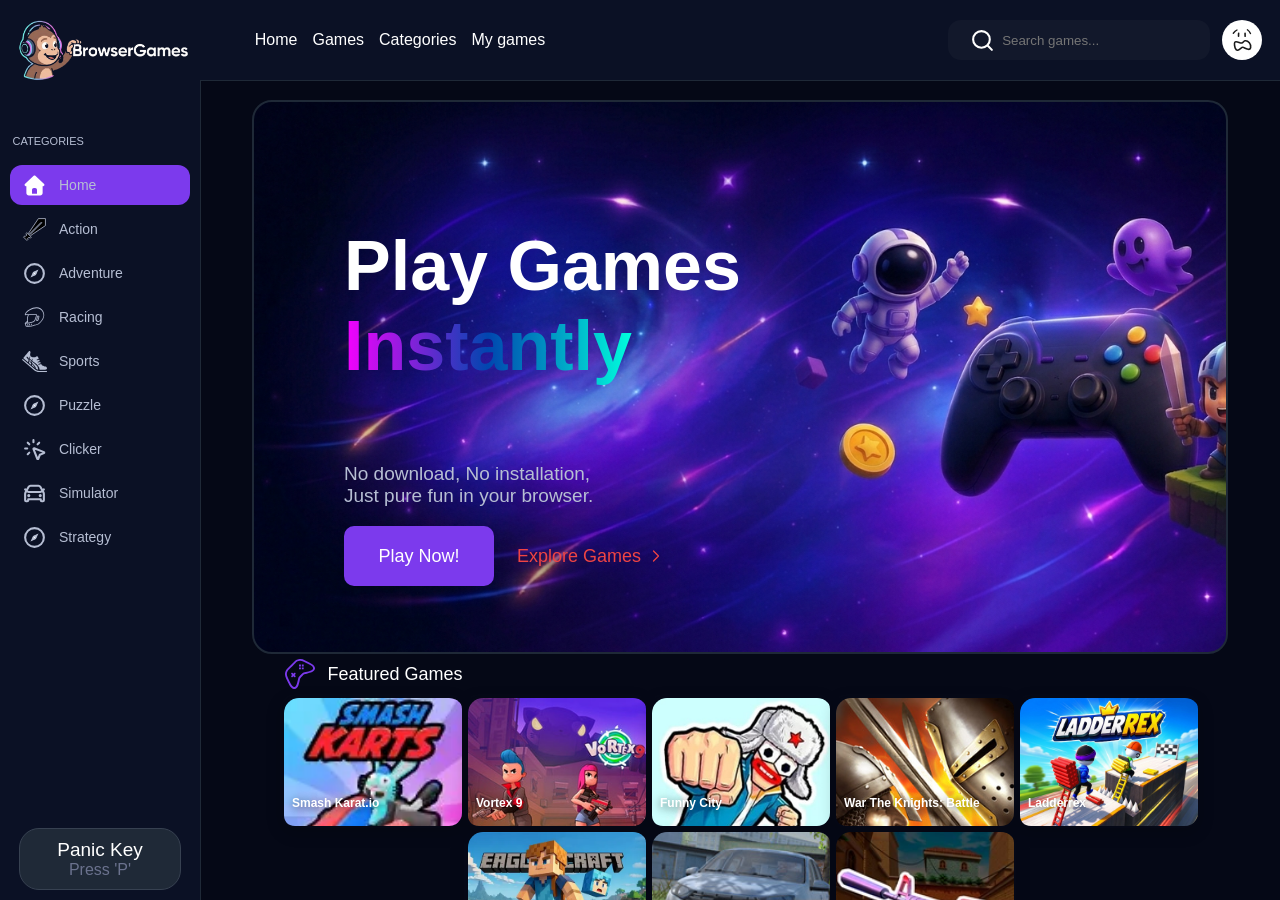
==== index.html @ 723b1c59 "Add files via upload" ====
<!DOCTYPE html>
<html lang="en">
<head>
    <meta charset="UTF-8">
    <meta name="viewport" content="width=device-width, initial-scale=1.0">
    <title>Play Unblock Games On - BrowserGames</title>
    <link rel="icon" href="./img/icon.png">
    <link rel="stylesheet" href="./assets/style.css">
    <link rel="stylesheet" href="./assets/game.css">
    
</head>
<body>
 
   <div class="sidebar">
    <div class="logo">
        <img src="./img/browserGames.png" alt="">
    </div>
    <div class="mobile-hide-sidebar">
      <svg width="30px" height="30px" viewBox="0 0 24 24" fill="none" xmlns="http://www.w3.org/2000/svg">
<path d="M10 7L15 12L10 17" stroke="#FFFFFF" stroke-width="1.5" stroke-linecap="round" stroke-linejoin="round"/>
</svg>
    </div>
    <div class="sidebar-categories">
        <div class="sidebar-categories-heading">CATEGORIES</div>

        <!-- Home -->
        <div class="categories-container active-categories" >
             <svg xmlns="http://www.w3.org/2000/svg" viewBox="0 0 640 640" fill="white" width="30px"><!--!Font Awesome Free v7.2.0 by @fontawesome - https://fontawesome.com License - https://fontawesome.com/license/free Copyright 2026 Fonticons, Inc.--><path d="M341.8 72.6C329.5 61.2 310.5 61.2 298.3 72.6L74.3 280.6C64.7 289.6 61.5 303.5 66.3 315.7C71.1 327.9 82.8 336 96 336L112 336L112 512C112 547.3 140.7 576 176 576L464 576C499.3 576 528 547.3 528 512L528 336L544 336C557.2 336 569 327.9 573.8 315.7C578.6 303.5 575.4 289.5 565.8 280.6L341.8 72.6zM304 384L336 384C362.5 384 384 405.5 384 432L384 528L256 528L256 432C256 405.5 277.5 384 304 384z"/></svg>
                <p>Home</p>
        </div>

        <!-- Action -->
        <div class="categories-container " >
            <svg version="1.1" id="Uploaded to svgrepo.com" xmlns="http://www.w3.org/2000/svg" xmlns:xlink="http://www.w3.org/1999/xlink" 
	viewBox="0 0 32 32" xml:space="preserve">
            <path class="sharpcorners_een" d="M6.243,20.1l5.657,5.657l-1.414,1.414l-1.414-1.414L6.95,27.879l0.707,0.707L6.243,30L2,25.757
                l1.414-1.414l0.707,0.707l2.121-2.121l-1.414-1.414L6.243,20.1z M21,2L8.364,20.808l1.061,1.061L24.646,6.646l0.707,0.707
                L10.132,22.575l1.061,1.061L30,11V2H21z"/>
            </svg>
         <p>Action</p>
        </div>
        <!-- Adventure -->
                <div class="categories-container " >
       <svg viewBox="0 0 24 24" fill="none" xmlns="http://www.w3.org/2000/svg"><circle cx="12" cy="12" r="9"  stroke-width="2"/><path d="M14.8 9.2L13 13L9.2 14.8L11 11L14.8 9.2Z" fill="white"/><circle cx="12" cy="12" r="1.2" fill="white"/></svg>
         <p>Adventure</p>
        </div>

        <!-- Racing -->
                    <div class="categories-container " >
        <svg fill="#B6BED3" width="800px" height="800px" viewBox="0 0 512 512" data-name="Layer 1" id="Layer_1" xmlns="http://www.w3.org/2000/svg"><title/><path d="M129.17,418.45a8,8,0,0,1-5.26,10,7.86,7.86,0,0,1-2.38.36,8,8,0,0,1-7.63-5.62l-4.53-14.54a8,8,0,1,1,15.28-4.76Zm67.39-20.83a8,8,0,1,0-15.27,4.75l4.52,14.54a8,8,0,0,0,7.64,5.63,7.87,7.87,0,0,0,2.38-.37,8,8,0,0,0,5.26-10Zm-35.95,3.14a8,8,0,0,0-15.28,4.75l4.52,14.54a8,8,0,0,0,7.64,5.63,8.18,8.18,0,0,0,2.38-.36,8,8,0,0,0,5.26-10ZM433.33,298c-25.41,44.26-54.84,78.43-87.46,101.56-16.81,11.92-59.44,24.56-84.91,32.12-5.32,1.57-9.92,2.94-13.11,4a370.71,370.71,0,0,1-112,17.74c-33.48,0-54.39-5-56-5.36a8,8,0,0,1-5.73-5.39L57.56,389.21v0a8.33,8.33,0,0,1-.22-.86s0-.08,0-.12c0-.24-.08-.49-.1-.73a2.62,2.62,0,0,0,0-.28c0-.19,0-.39,0-.58s0-.2,0-.3a5.42,5.42,0,0,1,.06-.58,2.51,2.51,0,0,1,0-.27c0-.24.09-.47.15-.7a.65.65,0,0,1,0-.13,7.67,7.67,0,0,1,.67-1.63l.1-.18a6.65,6.65,0,0,1,.36-.56l.06-.1.11-.13.36-.45.23-.26.14-.14,45-45A266.27,266.27,0,0,1,103,307.46c0-36.46,7-69.85,19.13-93-32.1,1.69-56,3.35-56.34,3.38a8,8,0,0,1-8.48-9.06c7-51.51,61.36-89.1,93.12-106.92,47.46-26.62,103.43-43.16,146.08-43.16,1.29,0,2.59,0,3.87,0C356.3,60,406.22,90,433.87,139,462,189,461.83,248.39,433.33,298ZM119,307.46a251.73,251.73,0,0,0,1.55,28,8,8,0,0,1,.59,4.8,196,196,0,0,0,7.16,33c24.81-3.44,53.26-9,78.26-17.87a183.14,183.14,0,0,0,28.72-12.84,56.36,56.36,0,0,0,25.1-29.89C283,250,289,222.42,289.07,214.33c-5.77-1.78-28.59-5.45-116.87-2.17-10.5.39-20.92.84-30.91,1.32C127.46,233.5,119,269,119,307.46ZM107.44,355.9,85.59,377.75c7.42-.53,16.47-1.31,26.56-2.44C110.32,369.16,108.74,362.66,107.44,355.9Zm312.5-209c-24.86-44.06-69.7-71-120-72.18q-1.74,0-3.51,0c-39.46,0-93.73,16.14-138.25,41.11-44.7,25.09-74.3,55.71-83,85.36,12.65-.81,35.41-2.2,61.57-3.47h.1c13.26-.64,27.39-1.25,41.53-1.74,33.33-1.15,60.17-1.4,79.77-.74,35.5,1.19,43.28,4.95,45.8,11.92,1.58,4.37,5.78,15.95-28.6,111a72.37,72.37,0,0,1-32.25,38.36,200,200,0,0,1-31.25,14c-50.19,17.85-111.61,22.66-136,23.91l12.12,39c16.47,3,78.12,11.44,155-13,3.34-1.06,8-2.44,13.4-4,22.91-6.8,65.56-19.44,80.2-29.83,30.73-21.78,58.6-54.24,82.85-96.48A143.53,143.53,0,0,0,419.94,146.89Zm-66.66,92.18a15.91,15.91,0,0,1,1.8,12.09L338.7,316.71a16,16,0,0,1-7.66,10l-16.79,9.47a16,16,0,0,1-23.34-17.79L310.5,240a16,16,0,0,1,19.37-11.62l13.58,3.39A15.91,15.91,0,0,1,353.28,239.07Zm-13.72,8.2L326,243.92l-19.54,78.32,16.74-9.43,16.37-65.53h0Z"/></svg>
         <p>Racing</p>
        </div>

        <!-- Sports -->
                    <div class="categories-container " >
        <svg version="1.1" id="_x32_" xmlns="http://www.w3.org/2000/svg" xmlns:xlink="http://www.w3.org/1999/xlink" 
	 viewBox="0 0 512 512"  xml:space="preserve">
<style type="text/css">
	.st0{fill:#B6BED3;}
</style>
<g>
	<path class="st0" d="M264.144,416.889L14.642,205.12L0,222.38l249.532,211.798l0.034,0.03
		c28.365,23.868,64.366,37.003,101.443,37.01h159.922v-22.638H351.01C319.292,448.581,288.402,437.322,264.144,416.889z"/>
	<path class="st0" d="M203.394,336.186l56.013,47.136c-2.07-10.412-6.623-21.543-15.617-31.812
		c-6.968-7.966-21.928-24.401-39.924-44.533C203.397,316.698,203.21,326.524,203.394,336.186z"/>
	<path class="st0" d="M141.098,205.698c-9.717-8.664-18.354-16.682-25.496-23.824c6.923,10.704,13.333,20.425,22.882,32.494
		C139.323,211.511,140.198,208.624,141.098,205.698z"/>
	<path class="st0" d="M194.91,251.657c-14.556-12.107-28.463-23.816-41.054-34.745c-0.893,4.133-1.785,8.371-2.64,12.729
		c9.852,11.312,22.541,24.874,39.826,42.291C192.187,265.361,193.466,258.587,194.91,251.657z"/>
	<path class="st0" d="M330.506,424.022c-0.372-18.197-4.4-63.248-33.957-88.205c-27.911-23.568-59.254-49.094-88.812-73.532
		c-0.912,7.576-1.751,15.587-2.46,23.838c1.938,1.92,3.889,3.841,5.929,5.836c40.044,39.253,71.222,70.09,74.808,113.228
		C299.34,414.654,314.525,421.052,330.506,424.022z"/>
	<path class="st0" d="M143.198,285.524l41.136,34.617c0.946-9.032,2.205-19.405,3.886-30.746
		c-12.943-14.635-26.625-30.327-39.594-45.689C146.277,257.298,144.327,271.497,143.198,285.524z"/>
	<path class="st0" d="M134.872,227.196c-20.23-24.656-37.018-46.956-43.656-60.473l5.58-6.683c-0.011-0.008-0.022-0.023-0.022-0.023
		l6.676-8.266c0,0,17.463,16.742,42.478,39.05c4.013-11.837,8.547-23.936,13.682-35.975l9.5,3.586c0,0-5.555,17.357-11.623,42.605
		c12.654,11.087,26.628,23.028,40.951,34.7c2.686-11.394,5.788-23.043,9.392-34.707l9.35,2.483c0,0-3.616,16.922-7.156,41.533
		c15.355,12.174,30.777,23.681,45.052,33.132c61.016,40.431,102.772,82.721,107.136,147.785c20.744,0,66.91,0,109.11,0
		c56.584,0,48.096-56.58,11.315-65.064c-24.809-5.731-56.685-18.895-56.685-18.895c-12.576-4.193-22.867-13.39-28.44-25.421
		c0,0-1.373-2.902-3.679-7.824l-46.202,13.975c-5.049,1.522-10.378-1.335-11.904-6.376c-1.527-5.048,1.327-10.382,6.375-11.904
		l43.526-13.165c-3.744-7.966-8.087-17.237-12.662-27.018l-43.172,13.058c-5.04,1.523-10.378-1.327-11.904-6.375
		c-1.526-5.049,1.331-10.374,6.376-11.904l40.531-12.257c-4.313-9.256-8.607-18.475-12.575-27.041l-40.262,12.174
		c-5.044,1.53-10.377-1.327-11.904-6.376c-1.522-5.04,1.328-10.373,6.372-11.896l37.715-11.409
		c-5.404-11.77-9.335-20.485-10.374-23.186c-4.546-11.806-14.511-44.533-37.254-26.328
		c-37.389,29.922-105.596,21.138-123.204-11.574c-13.202-24.52-5.66-50.924,0-71.672c4.519-16.585-18.869-42.441-35.844-19.81
		c-12.002,16-113.171,135.806-113.171,135.806l100.457,84.537C127.228,257.77,130.544,243.151,134.872,227.196z"/>
</g>
</svg>
         <p>Sports</p>
        </div>

        <!-- Puzzle -->
                    <div class="categories-container " >
        <svg viewBox="0 0 24 24" fill="none" xmlns="http://www.w3.org/2000/svg"><circle cx="12" cy="12" r="9"  stroke-width="2"/><path d="M14.8 9.2L13 13L9.2 14.8L11 11L14.8 9.2Z" fill="white"/><circle cx="12" cy="12" r="1.2" fill="white"/></svg>
         <p>Puzzle</p>
        </div>

        <!-- Clicker -->
                   <div class="categories-container " >
                    <svg  viewBox="0 0 24 24" fill="none" xmlns="http://www.w3.org/2000/svg">
        <path d="M7 7L5.5 5.5M15 7L16.5 5.5M5.5 16.5L7 15M11 5L11 3M5 11L3 11M17.1603 16.9887L21.0519 15.4659C21.4758 15.3001 21.4756 14.7003 21.0517 14.5346L11.6992 10.8799C11.2933 10.7213 10.8929 11.1217 11.0515 11.5276L14.7062 20.8801C14.8719 21.304 15.4717 21.3042 15.6375 20.8803L17.1603 16.9887Z" stroke-width="2" stroke-linecap="round" stroke-linejoin="round"/>
        </svg>
         <p>Clicker</p>
        </div>

        <!-- Simulator -->
         <div class="categories-container " >
            <svg viewBox="0 0 24 24" fill="none" xmlns="http://www.w3.org/2000/svg">
<path d="M3 8L5.72187 10.2682C5.90158 10.418 6.12811 10.5 6.36205 10.5H17.6379C17.8719 10.5 18.0984 10.418 18.2781 10.2682L21 8M6.5 14H6.51M17.5 14H17.51M8.16065 4.5H15.8394C16.5571 4.5 17.2198 4.88457 17.5758 5.50772L20.473 10.5777C20.8183 11.1821 21 11.8661 21 12.5623V18.5C21 19.0523 20.5523 19.5 20 19.5H19C18.4477 19.5 18 19.0523 18 18.5V17.5H6V18.5C6 19.0523 5.55228 19.5 5 19.5H4C3.44772 19.5 3 19.0523 3 18.5V12.5623C3 11.8661 3.18166 11.1821 3.52703 10.5777L6.42416 5.50772C6.78024 4.88457 7.44293 4.5 8.16065 4.5ZM7 14C7 14.2761 6.77614 14.5 6.5 14.5C6.22386 14.5 6 14.2761 6 14C6 13.7239 6.22386 13.5 6.5 13.5C6.77614 13.5 7 13.7239 7 14ZM18 14C18 14.2761 17.7761 14.5 17.5 14.5C17.2239 14.5 17 14.2761 17 14C17 13.7239 17.2239 13.5 17.5 13.5C17.7761 13.5 18 13.7239 18 14Z" stroke-width="2" stroke-linecap="round" stroke-linejoin="round"/>
</svg>
                 <p>Simulator</p>
        </div>

        <!-- Strategy -->
                    <div class="categories-container " >
        <svg viewBox="0 0 24 24" fill="none" xmlns="http://www.w3.org/2000/svg"><circle cx="12" cy="12" r="9"  stroke-width="2"/><path d="M14.8 9.2L13 13L9.2 14.8L11 11L14.8 9.2Z" fill="white"/><circle cx="12" cy="12" r="1.2" fill="white"/></svg>
         <p>Strategy</p>
        </div>


    </div>
    <div class="side-bar-panic-key">
        <p class="side-bar-panic-key-heading">Panic Key</p>
        <p class="short-cut">Press 'P'</p>
    </div>
   </div>

    <div class="fullpage">
         <header>
            <div class="mobile-toggle">
                <svg width="25" height="25" viewBox="0 0 24 24" fill="none">
            <line x1="4" y1="6" x2="20" y2="6" stroke="white" stroke-width="2" stroke-linecap="round"></line>
            <line x1="4" y1="12" x2="20" y2="12" stroke="white" stroke-width="2" stroke-linecap="round"></line>
            <line x1="4" y1="18" x2="20" y2="18" stroke="white" stroke-width="2" stroke-linecap="round"></line>
        </svg>
            </div>
    <div class="links">
        <a href="#">Home</a>
        <a href="games.html">Games</a>
        <a href="categores.html">Categories</a>
        <a href="#">My games</a>
    </div>
    <div class="display-logo-on-phones"></div>
    <div class="search-panickey">
        <div class="search">
                <svg viewBox="0 0 24 24" fill="none" xmlns="http://www.w3.org/2000/svg">
                <path d="M16.6725 16.6412L21 21M19 11C19 15.4183 15.4183 19 11 19C6.58172 19 3 15.4183 3 11C3 6.58172 6.58172 3 11 3C15.4183 3 19 6.58172 19 11Z" " stroke-width="2" stroke-linecap="round" stroke-linejoin="round"/>
                </svg>
            <input type="text" placeholder="Search games...">
        </div>

        <div class="panic-svg-face" id="studyBtn">
            <svg width="50" height="50" viewBox="0 0 400 400" fill="none" xmlns="http://www.w3.org/2000/svg">
<path d="M130.637 277.025C103.767 175.36 173.558 234.132 197.042 230.479C210.932 228.315 215.008 210.507 229.922 207.679C261.186 201.752 295.546 246.602 286.289 277.025C274.484 315.828 226.471 272.948 207.685 272.948C187.538 272.948 154.723 333.344 132.215 281.085" stroke="#000000" stroke-opacity="0.9" stroke-width="16" stroke-linecap="round" stroke-linejoin="round"/>
<path d="M165.409 161.908C165.188 152.441 165.1 142.923 166.424 133.711" stroke="#000000" stroke-opacity="0.9" stroke-width="16" stroke-linecap="round" stroke-linejoin="round"/>
<path d="M231.689 162.658C230.298 152.715 230.751 142.272 230.751 132.01" stroke="#000000" stroke-opacity="0.9" stroke-width="16" stroke-linecap="round" stroke-linejoin="round"/>
<path d="M254.142 98C269.146 108.987 277.541 116.986 284.643 135.411" stroke="#000000" stroke-opacity="0.9" stroke-width="14" stroke-linecap="round" stroke-linejoin="round"/>
<path d="M149.778 99.9775C131.389 109.696 129.014 112.272 113 131.852" stroke="#000000" stroke-opacity="0.9" stroke-width="14" stroke-linecap="round" stroke-linejoin="round"/>
</svg>

<div class="panic-svg-txt-tooltip">
    Panic Key
</div>
</div>

  

    </div>
   </header>
    <!--OVERLAY STUDY MODE  -->
   <div class="panic-learing-container" id="studyOverlay">

        <button id="closeBtn">Learing Mode</button>


      <iframe
       src="https://en.wikipedia.org/wiki/Mathematics"
        frameborder="0">
    </iframe>
    </div>



    <div class="showgames">
          <section class="hero" >
            <div class="hero-content">
                <h1>Play Games <br><span>Instantly</span></h1>
                <p>No download, No installation, <br>Just pure fun in your browser.</p>
               <div class="btn" style="display: flex;">
                 <button class="hero-content-playnow">Play Now!</button>
               <a href="games.html" style="text-decoration: none;">
                 <button class="hero-content-explore">Explore Games <svg width="30px" height="30px" viewBox="0 0 24 24" fill="none" xmlns="http://www.w3.org/2000/svg">
<path d="M10 16L14 12L10 8" stroke="#EF4444" stroke-width="2=" stroke-linecap="round" stroke-linejoin="round"/>
</svg></button>
               </a>
               </div>
            </div>
    </section>
    </div>


  <section class="homepage-featured-games">
    <div class="feaatured-games-heading">
        <div class="name">
            <svg fill="#7C3AED" width="30px" height="30px" viewBox="0 0 32 32" version="1.1" xmlns="http://www.w3.org/2000/svg">
    <path d="M23.226 2.361c-0.8-0.375-1.556-0.729-2.245-1.075-1.765-0.884-3.364-1.313-4.89-1.313-3.072 0-5.197 1.772-6.53 3.105l-6.464 6.471c-3.459 3.463-4.011 6.988-1.79 11.431 0.345 0.69 0.699 1.448 1.074 2.251 2.022 4.325 4.112 8.796 7.533 8.796 0.096 0 0.191-0.003 0.288-0.011 3.53-0.276 4.532-4.822 5.416-8.831 0.14-0.635 0.274-1.244 0.41-1.79 0.238-0.944 0.705-1.53 1.986-2.814l0.176-0.177 0.108-0.108 0.285-0.284c1.284-1.284 1.87-1.751 2.816-1.989 0.541-0.136 1.148-0.27 1.782-0.409 4.007-0.884 8.55-1.886 8.825-5.423 0.278-3.588-4.327-5.745-8.781-7.83zM29.952 10.010c-0.195 2.493-5.775 3.229-9.097 4.062-1.469 0.371-2.363 1.149-3.712 2.498-0.094 0.094-0.189 0.188-0.284 0.283s-0.189 0.191-0.283 0.284c-1.349 1.351-2.125 2.244-2.495 3.715-0.834 3.325-1.568 8.912-4.058 9.107-0.045 0.003-0.090 0.005-0.135 0.005-2.642 0-4.865-6.008-6.826-9.927-1.992-3.985-1.139-6.569 1.417-9.128 0.49-0.491 1.101-1.101 1.848-1.849 0.763-0.764 1.671-1.673 2.747-2.75 0.747-0.748 1.357-1.357 1.848-1.849 1.588-1.589 3.186-2.52 5.122-2.52 1.181 0 2.489 0.345 3.996 1.102 3.983 1.997 10.122 4.265 9.912 6.968zM14.962 10.977h2v-2h-2v2zM14.962 7.977h2v-2h-2v2zM17.962 7.977h2v-2h-2v2zM17.962 10.977h2v-2h-2v2zM10.309 16.982l0.761-0.761c0.375-0.375 0.375-0.983 0-1.358s-0.982-0.375-1.357 0l-0.761 0.761-0.761-0.761c-0.375-0.375-0.982-0.375-1.357 0s-0.375 0.983 0 1.358l0.761 0.761-0.761 0.761c-0.375 0.375-0.375 0.983 0 1.357s0.983 0.375 1.357 0l0.761-0.761 0.783 0.783c0.375 0.375 0.982 0.375 1.357 0s0.375-0.983 0-1.358z"></path>
</svg>
Featured Games
        </div>
    </div>
    <div class="featured-games-container">
        
        </div>

</section>

  <section class="homepage-hot-games">
    <div class="feaatured-games-heading">
        <div class="name">
       <p style="font-size: 30px; margin: 0;" >🔥</p>
Hot Games
        </div>
    </div>
    <div class="hot-games-container">
        
        </div>

</section>


      <!-- ABOUT -->
           <div class="page">

  <!-- MAIN ABOUT CARD -->
  <div class="about-card">

    <h1 style="color: white;">BrowserGames</h1>

    <p>
      BrowserGames is a free online gaming website where you can play hundreds of browser games instantly.
      No downloads, no installs — just click and play.
    </p>

    <p>
      The platform is built for fast, simple, and accessible gaming on any device including PC, Chromebook, tablet, and mobile.
    </p>

  </div>

  <!-- GRID LAYOUT (ABOUT + GAMES SIDE) -->
  <div class="layout">

    <!-- LEFT: ABOUT INFO -->
    <div class="content">

      <div class="section">
        <h2>What is BrowserGames?</h2>
        <p>
          Browser games run directly in your web browser using HTML5 and JavaScript.
          This means no downloads or installations are required.
        </p>
      </div>

      <div class="section">
        <h2>Why people play</h2>
        <p>
          Players enjoy quick access, fast loading games, and the ability to play anywhere.
          It’s perfect for short breaks or long sessions.
        </p>
      </div>

      <div class="section">
        <h2>Features</h2>
        <ul>
          <li>Instant play — no download needed</li>
          <li>Works on all devices</li>
          <li>Fast loading games</li>
          <li>Multiple game categories</li>
          <li>Regular updates</li>
        </ul>
      </div>

    </div>

    <!-- RIGHT: GAME GRID PLACEHOLDER -->
    <div class="about-games">
        
    </div>

  </div>

</div>
    </div>


</div>

    <script src="./assets/index.js"></script>
    <script src="./assets/games.js"></script>
</body>
</html>
---- assets/style.css ----
:root{
    /* =========================
       MAIN BACKGROUND COLORS
       ========================= */

    --bg-main: #050816;           /* Main website background */
    --bg-secondary: #0B1023;     /* Secondary sections */
    --bg-card: #12182B;          /* Game cards */
    --bg-hover: #1B2440;         /* Hover effect */
    --bg-sidebar: #0b1125;       /* Sidebar background */
    --bg-navbar: #090D1A;        /* Navbar background */


    /* =========================
       PRIMARY BRAND COLORS
       ========================= */

    --primary: #7C3AED;          /* Main purple */
    --primary-light: #A855F7;    /* Light purple */
    --primary-dark: #5B21B6;     /* Dark purple */


    /* =========================
       TEXT COLORS
       ========================= */

    --text-main: #FFFFFF;        /* Main white text */
    --text-secondary: #B6BED3;   /* Secondary text */
    --text-muted: #6B728E;       /* Muted text */


    /* =========================
       BORDER COLORS
       ========================= */

    --border-main: #1F2937;      /* Main borders */
    --border-light: #374151;     /* Light borders */


    /* =========================
       BUTTON COLORS
       ========================= */

    --btn-primary: #7C3AED;      /* Main button */
    --btn-primary-hover: #8B5CF6; /* Hover button */
    --btn-dark: #111827;         /* Dark button */


    /* =========================
       CATEGORY COLORS
       ========================= */

    --action: #EF4444;           /* Action games */
    --adventure: #22C55E;        /* Adventure games */
    --racing: #F97316;           /* Racing games */
    --sports: #3B82F6;           /* Sports games */
    --puzzle: #EAB308;           /* Puzzle games */
    --arcade: #EC4899;           /* Arcade games */


    /* =========================
       SHADOWS & EFFECTS
       ========================= */

    --shadow-main: 0 10px 30px rgba(0,0,0,0.4);
    --shadow-purple: 0 0 20px rgba(124,58,237,0.5);


    /* =========================
       BORDER RADIUS
       ========================= */

    --radius-small: 8px;
    --radius-medium: 12px;
    --radius-large: 20px;
}

body{
    background-color: var( --bg-main);
    margin:auto;
    font-family: Arial, Helvetica, sans-serif;
}

.sidebar{
    position: fixed;
    left: 0;
    bottom: 0;
    top: 0;
    width: 200px;
    background-color:var(--bg-sidebar);
    border-right: 1px solid var(--border-main);
    display: flex;
    align-items: center;
    justify-content: space-around;
    flex-direction: column;
}


.logo{
    width: 100%;
    height: 80px;
    display: flex;
    align-items: center;
    justify-content: center;
    overflow: hidden;
}

.logo img{
    width: 200px;
}

.mobile-hide-sidebar{

    display: none;
}
.mobile-hide-sidebar svg{
    transform: rotate(180deg);
}
.sidebar-categories{
    width: 100%;
    height: 75%;
    padding-top: 12px;
    padding-bottom: 12px;
        display: flex;
    align-items: center;
    flex-direction: column;
    gap: 4px;
    overflow: hidden;
}

.sidebar-categories-heading{
    width: 90%;
    height: 40px;
    display: flex;
    align-items: center;
    padding-left: 5px;
    color: var(--text-secondary);
    font-size: 11px;

}

.categories-container{
    width: 90%;
    height: 40px;
    display: flex;
    align-items: center;
    color: var(--text-secondary);
    cursor: pointer;
    border-radius: 12px;
    transition: 0.2s;
    font-size: 14px;
}
.categories-container svg{
    stroke: var(--text-secondary);
    margin-left: 12px;
    margin-right: 12px;
    width: 25px;
}
.categories-container:hover{
    background-color: var(--btn-dark);

}

.active-categories{
    background: var(--btn-primary);
}
.active-categories:hover{
    background-color: var(--btn-primary-hover);
}


.side-bar-panic-key{

    width: 80%;
    height: 60px;
    background-color: var(--border-main);
    border-radius: 20px;
    cursor: pointer;
    border: 1px solid var(--border-light);
    flex-direction: column;
    display: flex;
    align-items: center;
    justify-content: center;
}
.side-bar-panic-key-heading{
    color: var(--text-main);
    font-size: 19px;
    margin: 0;
}

.short-cut{
    color: var(--text-muted);
    margin: 0;
}


/* Responsive */
@media (max-width: 720px){
    .mobile-hide-sidebar{
        display: block;
            width: 40px;
    height: 40px;
    border-radius: 100%;
    background-color: var(--btn-primary-hover);
    position: absolute;
    transform: translateX(100px);
    display: flex;
    align-items: center;
    justify-content: center;
    cursor: pointer;
    }
    .sidebar{
        position: fixed;
        width: 200px;
        top: 0;
        bottom: 0;
        transition: left 0.3s ease;
        z-index: 99999;
    }


}

/* Full page */
.fullpage{
    position: fixed;
    left: 200px;
    bottom: 0;
    right: 0;
    top: 0;
    display: flex;
    align-items: center;
    flex-direction: column;
    overflow: hidden;
    overflow-y: scroll;
}

  ::-webkit-scrollbar {
    width: 5px;
  }
  ::-webkit-scrollbar-thumb {
    background: var(--btn-primary);
    border-radius: 10px;
  }

  ::-webkit-scrollbar-thumb:hover {
    background: var(--btn-primary-hover);
  }

/* HEADER */
header{

height: 80px;
display: flex;
align-items: center;
justify-content: space-between;
position: fixed;
z-index: 9999;
right: 0;
left: 200px;
top: 0;
background-color: var(--bg-sidebar);
backdrop-filter: blur(20px);
border-bottom: 1px solid var(--border-main)

}

.links{
    width: 400px;
    height: 100%;
    display: flex;
    align-items: center;
    justify-content: center;
    gap: 15px;
}
.links a{
    color: white;
    text-decoration: none;
}

.search-panickey{
    display: flex;
    align-items: center;
    justify-content: center;
    width: 350px;
    height: 100%;
    gap: 12px;
    cursor: pointer;
}

.search-panickey input{
    height: 30px;
    width: 70%;
    border-radius: 7px;
    border: none;
    outline: none;
    background-color: transparent;
    color: white;
    cursor: pointer;
}

.search svg{
    width: 25px;
    stroke: white;
}
 .search{
    width: 75%;
    height: 40px;
    display: flex;
    align-items: center;
    justify-content: center;
    gap: 5px;
    background-color: var(--bg-card);
    border-radius: 13px;
}

.panic-svg-face{
    width: 40px;
    height: 40px;
    background-color: white;
    border: 100%;
    display: flex;
    align-items: center;
    justify-content: center;
    border-radius: 100%;
    cursor: pointer;
    position: relative;
}

.panic-svg-txt-tooltip{
    position: absolute;
    width: 80px;
    height: 40px;
    background-color: var(--border-light);
    color: white;
    border-radius: 8px;
    display: flex;
    align-items: center;
    justify-content: center;
    margin-right: 15px;
    transform: translateY(15px);
    opacity: 0;
    visibility: hidden;
    transition: 0.4s;
}
.panic-svg-face:hover svg{
    animation: shake 0.1s infinite;
}
@keyframes shake{
    0%{
        transform: translateX(2px);
    }
    20%{
        transform: translateX(-2px);
    }
    40%{
        transform: translateX(2px);
    }
    60%{
        transform: translateX(-2px);
    }
    80%{
        transform: translateX(2px);
    }
    100%{
        transform: translateX(0);
    }
}

.panic-svg-face:hover .panic-svg-txt-tooltip{
    visibility: visible;
    opacity: 1;
    transform: translateY(56px);
}

.display-logo-on-phones{
    display: none;
}
.mobile-toggle{
    display: none;
    width: 50px;
    height: 50px;
  
    border-radius: 100%;
}
@media (max-width: 720px){
    header{
        height: 80px;
        left: 0;
    }
    .search-panickey{
        width: 120px;
    }
    .mobile-toggle{
        display: block;
        display: flex;
        align-items: center;
        justify-content: center;
        cursor: pointer;
    }
      .fullpage{
        left: 0
    }
    .links{
        display: none;
    }
    .search input{
        display: none;
    }
    .search{
        width: 50px;
        
    }
    .display-logo-on-phones{
        display: block;
        background-image: url(../img/browserGames.png);
        background-position: center;
        background-size: 180px;
        background-repeat: no-repeat;
        width: 300px;
        height: 100%;
    }
}



/* HERO */
.hero{
    width: 90%;
    height: 550px;
    border: 2px solid var(--border-main);
    margin-bottom: 100px;
    border-radius: 20px;
    background-image: url(../img/bg-hero.png);
    background-size: 1100px;
    display: flex;
    align-items: center;
    overflow: hidden;
}

.hero-content{
    width: 50%;
    height: 100%;
    display: flex;
margin-left: 90px;
    justify-content: center;
    flex-direction: column;
}

.hero-content h1{
    font-size: 70px;
    color: white;
}
.hero-content p{
    font-size: 19px;
    color: var(--text-secondary);
}
.hero-content-playnow{
    width: 150px;
    height: 60px;
    font-size: 18px;
    border-radius: 10px;
    color: white;
    background-color: var(--btn-primary);
    border: none;
    cursor: pointer;
}


.hero-content h1 span{
background: linear-gradient(to right, rgb(247, 0, 255), rgb(0, 70, 175), rgb(0, 255, 221));
-webkit-background-clip: text;
-webkit-text-fill-color: transparent;;
}

.hero-content-explore{
    background-color: transparent;
    border: none;
    width: 200px;
    height: 60px;
    display: flex;
    align-items: center;
    justify-content: center;
    color: var(--action);
    font-size: 18px;
    cursor: pointer;
}

@media (max-width: 720px){
    .hero-content{
       text-align: center;
       width: 100%;
       margin: 0;
    }
    .btn{
        width: 100%;
        justify-content: center;
        align-items: center;
    }
    .hero-content-explore,
    .hero-content-playnow{
        width: 120px;
    }
}
/* Panice working ovelray */





/* OVERLAY */
#studyOverlay{
    position:fixed;
    inset:0;
    width:100%;
    height:100%;
    background:white;
    z-index:99999;

    display:none;
    flex-direction:column;
}

/* TOP BAR */


/* CLOSE BUTTON */
#closeBtn{
    padding:8px 14px;
    border:none;
    background: var(--bg-sidebar);
    color:white;
    cursor:pointer;
    font-size: 18px;
    font-family: 'Lucida Sans', 'Lucida Sans Regular', 'Lucida Grande', 'Lucida Sans Unicode', Geneva, Verdana, sans-serif;
}

/* FULLSCREEN IFRAME */
#studyOverlay iframe{
    flex:1;
    width:100%;
    border:none;
}



/* FEATURED GAMES-HOMPAGE */
.homepage-featured-games{

}

/* ABOUT */

/* About */
.page {
  padding: 30px;
}

/* TOP ABOUT CARD */
.about-card {
  padding: 25px;
  border-radius: 12px;
  margin-bottom: 20px;
    background-color:var(--bg-sidebar);
border: 1px solid var(--border-light);
}

.about-card h1 {
  font-size: 40px;
  margin-bottom: 10px;
}

.about-card p {
  font-size: 16px;
  line-height: 1.6;
  color: #cfcfcf;
}

/* MAIN LAYOUT */
.layout {
  display: flex;
  gap: 20px;
}

/* LEFT CONTENT */
.content {
  flex: 1;
}

.section {
  padding: 20px;
  border-radius: 12px;
  margin-bottom: 15px;
background-color: var(--bg-secondary);
border: 1px solid var(--border-main);
}

.section h2 {
  font-size: 22px;
  margin-bottom: 10px;
  color: white;
}

.section p, .section li {
  font-size: 15px;
  color: #cfcfcf;
  line-height: 1.5;
}

/* RIGHT GAME GRID */
.about-games {
  width: 400px;
  display: flex;
  flex-wrap: wrap;
  align-items: center;
  justify-content: center;
  gap: 10px;
}

.about-game-card {
  background: #22263a;
  height: 90px;
  border-radius: 10px;
  display: flex;
  align-items: center;
  justify-content: center;
  font-size: 14px;
}



/* ========================= */
/* 📱 TABLET RESPONSIVE */
/* ========================= */
@media (max-width: 900px) {
  .layout {
    flex-direction: column;
  }



@media (max-width: 600px) {
  .about-card h1 {
    font-size: 28px;
  }


  .about-games {
    width: 100%;
  }

  .section h2 {
    font-size: 18px;
  }

  .section p,
  .section li {
    font-size: 14px;
  }
}
}






/* Container sizing */
.homepage-featured-games {
    width: 90%; 
    height: 400px;
}

.feaatured-games-heading{
    width: 90%;
    height: 40px;
    color: white;
    font-size: 18px;
    display: flex;
    align-items: center;
    justify-content: space-between;
}


.homepage-hot-games{
      width: 90%; 
    height: 400px;
}
.name{
    width: 240px;
    display: flex;
    align-items: center;
    justify-content: center;
    gap: 12px;
}
.featured-games-container,
.hot-games-container{
    display: flex;
    flex-wrap: wrap;
    width: 100%;
    align-items: center;
    justify-content: center;
}
---- assets/game.css ----
.showgames{
    width: 100%;
    display: flex;
    align-items: center;
    justify-content: center;
    transform: translateY(100px);    
}

#gameContainer{
    display: flex;
    flex-wrap: wrap;
    align-items: center;
    justify-content: center;
    padding: 12px;
    width: 90%;
    border: 2px solid var(--border-light);
    border-radius: 12px;
    gap: 12px;
    background-color: rgba(112, 112, 112, 0.13);
    backdrop-filter: blur(20px);
    margin-bottom: 100px;
}

/* DISPLAY AVAILABLE GAMES */
.game-card{
    width: 180px;
    height: 130px;
    position: relative;
    border-radius: 15px;
    overflow: hidden;
    cursor: pointer;
    transition: 0.25s ease;
    box-shadow: 0 6px 15px rgba(0, 0, 0, 0.158);
    border: 2px solid rgba(255, 255, 255, 0);
}

@media (max-width: 720px){
    .game-card{
        width: 120px;
        height: 130px;
    }
}

/* hover lift */
.game-card:hover{
    border: 2px solid rgb(1, 95, 124);
    box-shadow: 0 10px 25px rgba(2, 106, 138, 0.5);
    
}

/* image */
.game-card img{
    width: 100%;
    height: 100%;
    object-fit: cover;
    border-radius: 15px;
    transition: 0.3s ease;
}

/* zoom image on hover */
.game-card:hover img{
    transform: scale(1.08);
}

/* DARK GRADIENT like real game sites */
.game-card::after{
    content: "";
    position: absolute;
    inset: 0;

    border-radius: 15px;
    pointer-events: none;
}

/* TITLE (always visible at bottom like real game sites) */
.game-content{
    position: absolute;
    bottom: 0;
    left: 0;
    width: 100%;
    padding: 6px 8px;
    font-size: 12px;
    font-weight: 600;
    color: white;
    text-align: left;
    z-index: 2;
    text-shadow: 0 2px 10px rgba(0,0,0,0.7);
}

/* OPTIONAL: hover glow effect */
.game-card:hover::after{
    background: linear-gradient(
        to top,
        rgba(0,0,0,0.9),
        rgba(0,0,0,0.3),
        transparent
    );
}

.platforms{
    position: absolute;
    right: 10px;
    top: 2px;
}
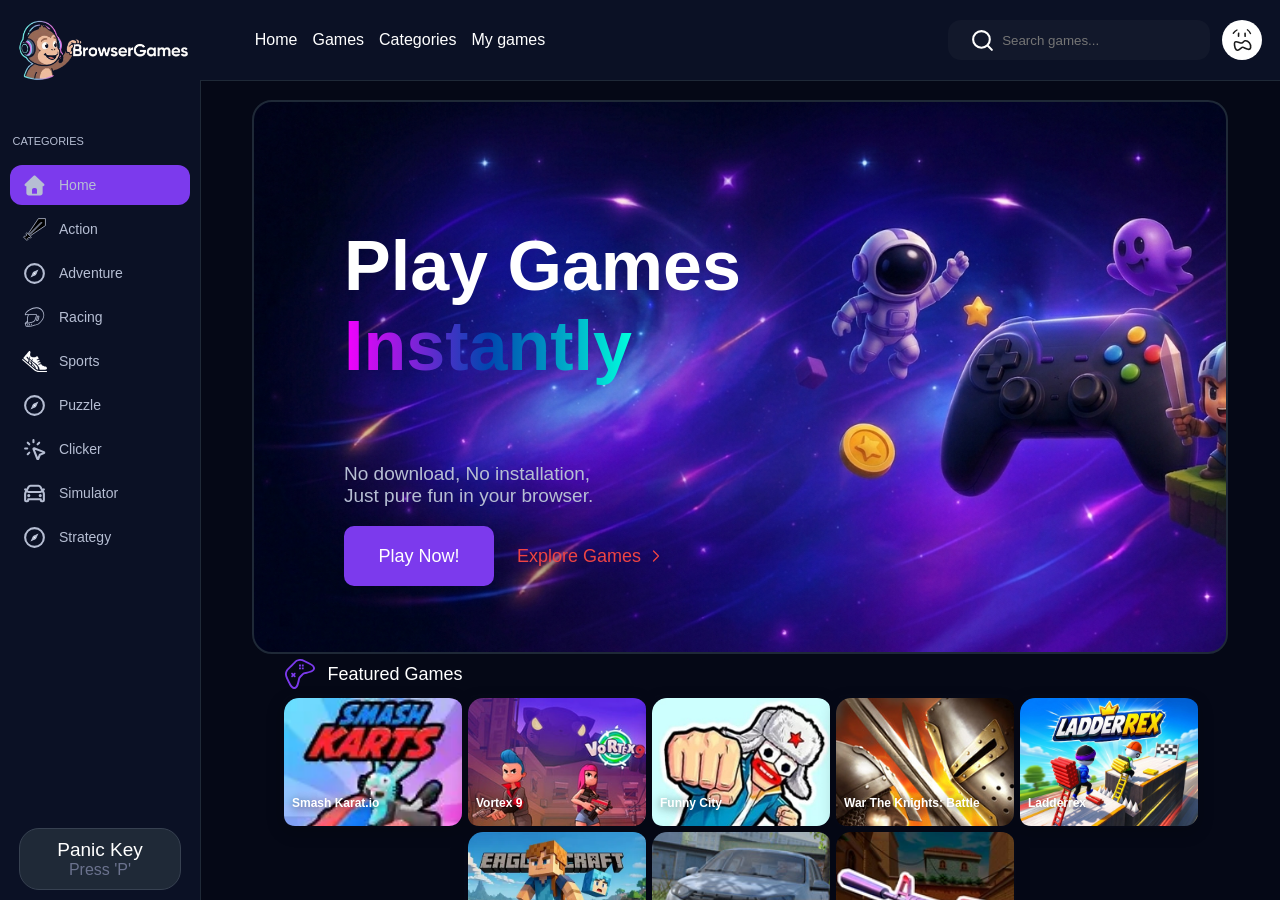
==== commit da284c78: "Add files via upload" ====
--- a/index.html
+++ b/index.html
@@ -24,13 +24,13 @@
         <div class="sidebar-categories-heading">CATEGORIES</div>
 
         <!-- Home -->
-        <div class="categories-container active-categories" >
-             <svg xmlns="http://www.w3.org/2000/svg" viewBox="0 0 640 640" fill="white" width="30px"><!--!Font Awesome Free v7.2.0 by @fontawesome - https://fontawesome.com License - https://fontawesome.com/license/free Copyright 2026 Fonticons, Inc.--><path d="M341.8 72.6C329.5 61.2 310.5 61.2 298.3 72.6L74.3 280.6C64.7 289.6 61.5 303.5 66.3 315.7C71.1 327.9 82.8 336 96 336L112 336L112 512C112 547.3 140.7 576 176 576L464 576C499.3 576 528 547.3 528 512L528 336L544 336C557.2 336 569 327.9 573.8 315.7C578.6 303.5 575.4 289.5 565.8 280.6L341.8 72.6zM304 384L336 384C362.5 384 384 405.5 384 432L384 528L256 528L256 432C256 405.5 277.5 384 304 384z"/></svg>
+          <div class="categories-container active-categories" >
+             <svg xmlns="http://www.w3.org/2000/svg" viewBox="0 0 640 640" fill="#B6BED3" width="30px"><!--!Font Awesome Free v7.2.0 by @fontawesome - https://fontawesome.com License - https://fontawesome.com/license/free Copyright 2026 Fonticons, Inc.--><path d="M341.8 72.6C329.5 61.2 310.5 61.2 298.3 72.6L74.3 280.6C64.7 289.6 61.5 303.5 66.3 315.7C71.1 327.9 82.8 336 96 336L112 336L112 512C112 547.3 140.7 576 176 576L464 576C499.3 576 528 547.3 528 512L528 336L544 336C557.2 336 569 327.9 573.8 315.7C578.6 303.5 575.4 289.5 565.8 280.6L341.8 72.6zM304 384L336 384C362.5 384 384 405.5 384 432L384 528L256 528L256 432C256 405.5 277.5 384 304 384z"/></svg>
                 <p>Home</p>
         </div>
 
         <!-- Action -->
-        <div class="categories-container " >
+        <div class="categories-container catig" >
             <svg version="1.1" id="Uploaded to svgrepo.com" xmlns="http://www.w3.org/2000/svg" xmlns:xlink="http://www.w3.org/1999/xlink" 
 	viewBox="0 0 32 32" xml:space="preserve">
             <path class="sharpcorners_een" d="M6.243,20.1l5.657,5.657l-1.414,1.414l-1.414-1.414L6.95,27.879l0.707,0.707L6.243,30L2,25.757
@@ -187,7 +187,7 @@
                 <h1>Play Games <br><span>Instantly</span></h1>
                 <p>No download, No installation, <br>Just pure fun in your browser.</p>
                <div class="btn" style="display: flex;">
-                 <button class="hero-content-playnow">Play Now!</button>
+                 <a href="#playnow"><button class="hero-content-playnow">Play Now!</button></a>
                <a href="games.html" style="text-decoration: none;">
                  <button class="hero-content-explore">Explore Games <svg width="30px" height="30px" viewBox="0 0 24 24" fill="none" xmlns="http://www.w3.org/2000/svg">
 <path d="M10 16L14 12L10 8" stroke="#EF4444" stroke-width="2=" stroke-linecap="round" stroke-linejoin="round"/>
@@ -199,7 +199,7 @@
     </div>
 
 
-  <section class="homepage-featured-games">
+  <section class="homepage-featured-games" id="playnow">
     <div class="feaatured-games-heading">
         <div class="name">
             <svg fill="#7C3AED" width="30px" height="30px" viewBox="0 0 32 32" version="1.1" xmlns="http://www.w3.org/2000/svg">
@@ -295,6 +295,90 @@
 
 </div>
 
+
+
+
+
+
+
+
+
+
+<div class="bottom-links">
+  <div class="bottom-links-container">
+  <div class="links-svg-container mobile-links-active">
+    <svg xmlns="http://www.w3.org/2000/svg" viewBox="0 0 640 640" fill=" var(--btn-primary)" width="20px"><!--!Font Awesome Free v7.2.0 by @fontawesome - https://fontawesome.com License - https://fontawesome.com/license/free Copyright 2026 Fonticons, Inc.--><path d="M341.8 72.6C329.5 61.2 310.5 61.2 298.3 72.6L74.3 280.6C64.7 289.6 61.5 303.5 66.3 315.7C71.1 327.9 82.8 336 96 336L112 336L112 512C112 547.3 140.7 576 176 576L464 576C499.3 576 528 547.3 528 512L528 336L544 336C557.2 336 569 327.9 573.8 315.7C578.6 303.5 575.4 289.5 565.8 280.6L341.8 72.6zM304 384L336 384C362.5 384 384 405.5 384 432L384 528L256 528L256 432C256 405.5 277.5 384 304 384z"/></svg>
+    Home
+  </div>
+
+  <a href="games.html" class="bottom-links-mobile">
+    
+  <div class="links-svg-container">
+  <svg height="20px" width="20px" version="1.1" id="_x32_" xmlns="http://www.w3.org/2000/svg" xmlns:xlink="http://www.w3.org/1999/xlink" 
+	 viewBox="0 0 512 512"  xml:space="preserve">
+<style type="text/css">
+	.st0{fill:white;}
+</style>
+<g>
+	<path class="st0" d="M505.248,425.662l-29.152-123.97c-14.772-55.105-64.699-93.416-121.749-93.416H157.653
+		c-57.05,0-106.986,38.311-121.749,93.416L6.752,425.662c-7.465,35.564,13.069,71.045,47.632,82.294l1.703,0.542
+		c31.99,10.413,66.895-3.006,83.688-32.157l25.368-37.51c6.363-11.056,18.154-17.879,30.904-17.879h119.904
+		c12.751,0,24.533,6.823,30.905,17.879l25.368,37.51c16.792,29.152,51.697,42.57,83.688,32.157l1.703-0.542
+		C492.179,496.707,512.712,461.226,505.248,425.662z M192.374,342.584h-40.841v40.842h-35.556v-40.842H75.143v-35.539h40.834
+		v-40.826h35.556v40.826h40.841V342.584z M372.3,257.71c12.367,0,22.388,10.012,22.388,22.379c0,12.351-10.021,22.363-22.388,22.363
+		c-12.35,0-22.362-10.012-22.362-22.363C349.938,267.722,359.95,257.71,372.3,257.71z M327.559,347.21
+		c-12.35,0-22.371-10.02-22.371-22.395c0-12.342,10.021-22.362,22.371-22.362c12.358,0,22.371,10.02,22.371,22.362
+		C349.93,337.19,339.917,347.21,327.559,347.21z M372.3,391.943c-12.35,0-22.362-10.012-22.362-22.363
+		c0-12.367,10.012-22.379,22.362-22.379c12.367,0,22.388,10.012,22.388,22.379C394.688,381.931,384.667,391.943,372.3,391.943z
+		 M417.05,347.21c-12.35,0-22.362-10.02-22.362-22.395c0-12.342,10.012-22.362,22.362-22.362c12.36,0,22.379,10.02,22.379,22.362
+		C439.429,337.19,429.41,347.21,417.05,347.21z"/>
+	<path class="st0" d="M162.964,58.878c26.513-18.262,58.494-28.943,93.041-28.95c34.545,0.008,66.519,10.688,93.04,28.95
+		c6.806,4.685,16.125,2.965,20.818-3.832c4.684-6.814,2.972-16.125-3.833-20.818C334.748,12.676,296.779-0.008,256.005,0
+		c-40.776-0.008-78.753,12.676-110.025,34.228c-6.806,4.693-8.518,14.012-3.834,20.818C146.84,61.852,156.158,63.564,162.964,58.878
+		z"/>
+	<path class="st0" d="M328.47,111.545c4.016-5.837,2.546-13.828-3.282-17.845h-0.008c-19.649-13.553-43.548-21.536-69.174-21.528
+		c-25.628-0.008-49.526,7.974-69.184,21.528c-5.837,4.016-7.307,12.008-3.29,17.836c4.016,5.837,12.008,7.307,17.836,3.29
+		c15.59-10.73,34.336-16.993,54.637-17.002c20.3,0.009,39.038,6.271,54.619,17.002C316.462,118.843,324.445,117.373,328.47,111.545z
+		"/>
+	<path class="st0" d="M227.654,153.146c-4.868,3.349-6.096,10.004-2.755,14.864c3.349,4.868,10.004,6.096,14.863,2.756
+		c4.643-3.19,10.18-5.044,16.242-5.044c6.054,0,11.598,1.862,16.224,5.036c4.86,3.348,11.515,2.12,14.864-2.739
+		c3.349-4.86,2.121-11.516-2.739-14.864c-8.034-5.544-17.853-8.81-28.349-8.81C245.499,144.336,235.688,147.618,227.654,153.146z"/>
+</g>
+</svg>
+Games
+  </div>
+
+  </a>
+
+  
+  <a href="categores.html">
+    
+  <div class="links-svg-container">
+    <svg width="20px" height="20px" viewBox="0 0 24 24" fill="none" xmlns="http://www.w3.org/2000/svg">
+<path d="M7.24 2H5.34C3.15 2 2 3.15 2 5.33V7.23C2 9.41 3.15 10.56 5.33 10.56H7.23C9.41 10.56 10.56 9.41 10.56 7.23V5.33C10.57 3.15 9.42 2 7.24 2Z" fill="white"/>
+<path opacity="0.4" d="M18.6695 2H16.7695C14.5895 2 13.4395 3.15 13.4395 5.33V7.23C13.4395 9.41 14.5895 10.56 16.7695 10.56H18.6695C20.8495 10.56 21.9995 9.41 21.9995 7.23V5.33C21.9995 3.15 20.8495 2 18.6695 2Z" fill="white"/>
+<path d="M18.6695 13.4302H16.7695C14.5895 13.4302 13.4395 14.5802 13.4395 16.7602V18.6602C13.4395 20.8402 14.5895 21.9902 16.7695 21.9902H18.6695C20.8495 21.9902 21.9995 20.8402 21.9995 18.6602V16.7602C21.9995 14.5802 20.8495 13.4302 18.6695 13.4302Z" fill="white"/>
+<path opacity="0.4" d="M7.24 13.4302H5.34C3.15 13.4302 2 14.5802 2 16.7602V18.6602C2 20.8502 3.15 22.0002 5.33 22.0002H7.23C9.41 22.0002 10.56 20.8502 10.56 18.6702V16.7702C10.57 14.5802 9.42 13.4302 7.24 13.4302Z" fill="white"/>
+</svg>
+    Categories
+  </div>
+  </a>
+
+
+  <div class="links-svg-container">
+    <svg width="20px" height="20px" viewBox="0 0 24 24" version="1.1" xmlns="http://www.w3.org/2000/svg" xmlns:xlink="http://www.w3.org/1999/xlink">
+    <!-- Uploaded to: SVG Repo, www.svgrepo.com, Generator: SVG Repo Mixer Tools -->
+    <g id="🔍-Product-Icons" stroke="none" stroke-width="1" fill="none" fill-rule="evenodd">
+        <g id="ic_fluent_owner_24_filled" fill="white" fill-rule="nonzero">
+            <path d="M17.0016031,15.2440856 L17.0009052,21.2451182 C17.0009052,21.8527788 16.3161092,22.2081862 15.8192057,21.8584172 L12.0007623,19.1706254 L8.18435794,21.8583162 C7.68747081,22.2082475 7.00251516,21.8528589 7.00251516,21.2451182 L7.00069412,15.2459273 C8.37018531,16.3435035 10.1084262,17 12,17 C13.8926316,17 15.6317588,16.3427691 17.0016031,15.2440856 Z M12,2 C15.8659932,2 19,5.13400675 19,9 C19,12.8659932 15.8659932,16 12,16 C8.13400675,16 5,12.8659932 5,9 C5,5.13400675 8.13400675,2 12,2 Z" id="🎨-Color">
+</path>
+        </g>
+    </g>
+</svg>
+    My Games
+  </div>
+  </div>
+</div>
     <script src="./assets/index.js"></script>
     <script src="./assets/games.js"></script>
 </body>
--- a/assets/style.css
+++ b/assets/style.css
@@ -196,7 +196,7 @@
 
 
 /* Responsive */
-@media (max-width: 720px){
+@media (max-width: 820px){
     .mobile-hide-sidebar{
         display: block;
             width: 40px;
@@ -204,7 +204,7 @@
     border-radius: 100%;
     background-color: var(--btn-primary-hover);
     position: absolute;
-    transform: translateX(100px);
+    transform: translateX(80px);
     display: flex;
     align-items: center;
     justify-content: center;
@@ -212,11 +212,15 @@
     }
     .sidebar{
         position: fixed;
-        width: 200px;
+        width: 0;
         top: 0;
         bottom: 0;
         transition: left 0.3s ease;
         z-index: 99999;
+        overflow: hidden;
+    }
+    .side-bar-panic-key{
+        display: none;
     }
 
 
@@ -384,7 +388,7 @@
   
     border-radius: 100%;
 }
-@media (max-width: 720px){
+@media (max-width: 820px){
     header{
         height: 80px;
         left: 0;
@@ -487,7 +491,7 @@
     cursor: pointer;
 }
 
-@media (max-width: 720px){
+@media (max-width: 820px){
     .hero-content{
        text-align: center;
        width: 100%;
@@ -545,10 +549,7 @@
 
 
 
-/* FEATURED GAMES-HOMPAGE */
-.homepage-featured-games{
-
-}
+
 
 /* ABOUT */
 
@@ -633,14 +634,16 @@
 /* ========================= */
 /* 📱 TABLET RESPONSIVE */
 /* ========================= */
-@media (max-width: 900px) {
+@media (max-width: 820px) {
   .layout {
     flex-direction: column;
   }
-
-
-
-@media (max-width: 600px) {
+  .homepage-featured-games{
+
+  }
+
+
+@media (max-width: 820px) {
   .about-card h1 {
     font-size: 28px;
   }
@@ -669,7 +672,7 @@
 /* Container sizing */
 .homepage-featured-games {
     width: 90%; 
-    height: 400px;
+    height: 800px;
 }
 
 .feaatured-games-heading{
@@ -684,8 +687,8 @@
 
 
 .homepage-hot-games{
-      width: 90%; 
-    height: 400px;
+    width: 90%; 
+    height: 800px;
 }
 .name{
     width: 240px;
@@ -703,6 +706,71 @@
     justify-content: center;
 }
 
-
-
-
+@media (max-width: 820px){
+
+}
+
+
+
+
+
+
+
+
+
+
+
+
+.bottom-links{
+    position: fixed;
+    bottom: 0;
+    width: 100%;
+    left: 0;
+    background-color: var(--bg-sidebar);
+    border: 1px solid var(--border-main);
+    display: flex;
+    align-items: center;
+    justify-content: center;
+    display: none;
+}
+
+.bottom-links-container{
+    display: flex;
+    align-items: center;
+    justify-content: center;
+}
+.bottom-links a{
+    text-decoration: none;
+}
+
+.links-svg-container{
+    width: 60px;
+    height: 50px;
+    display: flex;
+    flex-direction: column;
+    align-items: center;
+    justify-content: center;
+    font-size: 12px;
+    color: white;
+    gap: 4px;
+    cursor: pointer;
+}
+
+@media (max-width: 820px){
+    .bottom-links-container{
+        gap: 30px;
+    }
+    .bottom-links{
+        display: block;
+    }
+}
+
+@media (max-width: 720px){
+    .bottom-links-container{
+        gap: 12px;
+    }
+}
+
+.mobile-links-active{
+    color: var(--btn-primary);
+}
--- a/assets/game.css
+++ b/assets/game.css
@@ -1,5 +1,6 @@
 .showgames{
     width: 100%;
+    
     display: flex;
     align-items: center;
     justify-content: center;
@@ -106,4 +107,8 @@
 
 
 
-
+@media (max-width: 830px){
+       .side-bar-panic-key{
+        display: none;
+    }
+}
